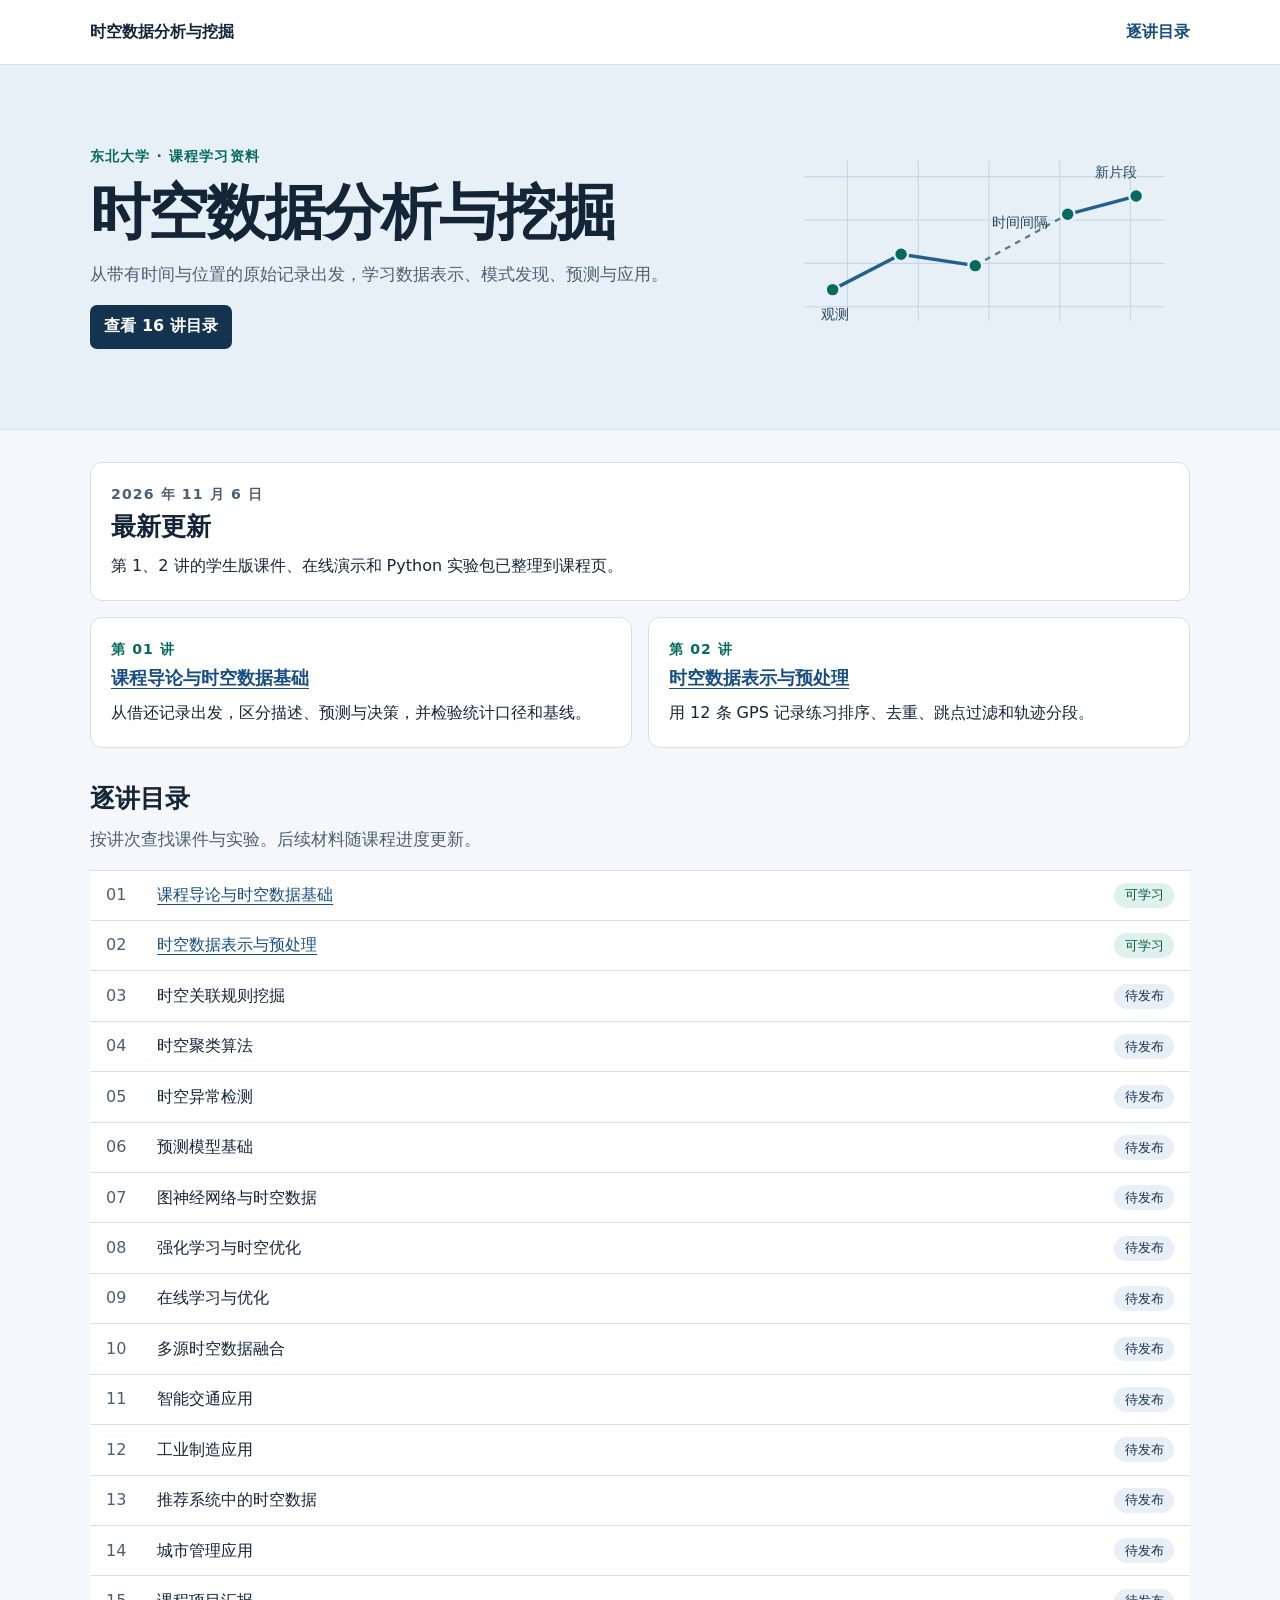
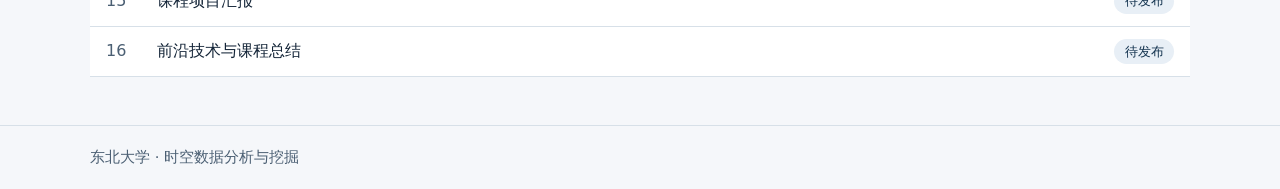
==== index.html @ 74ac9a2d "Publish the spatiotemporal data course website" ====
<!doctype html>
<html lang="zh-CN">
<head>
  <meta charset="utf-8">
  <meta name="viewport" content="width=device-width, initial-scale=1">
  <meta name="description" content="东北大学《时空数据分析与挖掘》课程材料、课堂演示和可复现实验。">
  <title>时空数据分析与挖掘</title>
  <link rel="stylesheet" href="assets/course.css">
</head>
<body>
  <a class="skip" href="#main">跳到正文</a>
  <header><nav class="wrap bar" aria-label="课程导航">
    <a class="brand" href="index.html">时空数据分析与挖掘</a>
    <a href="index.html#syllabus">逐讲目录</a>
  </nav></header>
  <main id="main">
    <div class="hero"><div class="wrap hero-grid">
      <div>
        <p class="eyebrow">东北大学 · 课程学习资料</p>
        <h1>时空数据分析与挖掘</h1>
        <p class="lead">从带有时间与位置的原始记录出发，学习数据表示、模式发现、预测与应用。</p>
        <a class="button" href="#syllabus">查看 16 讲目录</a>
      </div>
      <svg class="trajectory" viewBox="0 0 360 174" role="img" aria-labelledby="traj-title">
        <title id="traj-title">轨迹示意图，依次连接三个观测时刻，断流后另起一段</title>
        <path d="M22 26H338M22 64H338M22 102H338M22 140H338M60 12V153M122 12V153M184 12V153M246 12V153M308 12V153" stroke="#c6d7e5"/>
        <path d="M47 125L107 94L172 104M253 59L313 43" fill="none" stroke="#23618c" stroke-width="3"/>
        <path d="M172 104L253 59" fill="none" stroke="#52798b" stroke-width="2" stroke-dasharray="5 5"/>
        <g fill="#066a61" stroke="#e8f0f7" stroke-width="2">
          <circle cx="47" cy="125" r="6"/><circle cx="107" cy="94" r="6"/><circle cx="172" cy="104" r="6"/>
          <circle cx="253" cy="59" r="6"/><circle cx="313" cy="43" r="6"/>
        </g>
        <g fill="#29465b" font-size="12"><text x="37" y="151">观测</text><text x="187" y="70">时间间隔</text><text x="277" y="26">新片段</text></g>
      </svg>
    </div></div>
    <div class="wrap content">
      <section aria-labelledby="updates">
        <div class="release">
          <p class="eyebrow"><time datetime="2026-11-06">2026 年 11 月 6 日</time></p>
          <h2 id="updates">最新更新</h2>
          <p>第 1、2 讲的学生版课件、在线演示和 Python 实验包已整理到课程页。</p>
        </div>
        <div class="cards">
        <article class="card">
          <p class="eyebrow">第 01 讲</p>
          <h3><a href="lectures/01/index.html">课程导论与时空数据基础</a></h3>
          <p>从借还记录出发，区分描述、预测与决策，并检验统计口径和基线。</p>
        </article>
        <article class="card">
          <p class="eyebrow">第 02 讲</p>
          <h3><a href="lectures/02/index.html">时空数据表示与预处理</a></h3>
          <p>用 12 条 GPS 记录练习排序、去重、跳点过滤和轨迹分段。</p>
        </article>
        </div>
      </section>
      <section id="syllabus" aria-labelledby="directory-title">
        <h2 id="directory-title">逐讲目录</h2>
        <p class="lead">按讲次查找课件与实验。后续材料随课程进度更新。</p>
        <ol class="toc" role="list">
        <li><span class="num">01</span><a href="lectures/01/index.html">课程导论与时空数据基础</a><span class="status ready">可学习</span></li>
        <li><span class="num">02</span><a href="lectures/02/index.html">时空数据表示与预处理</a><span class="status ready">可学习</span></li>
        <li><span class="num">03</span><span>时空关联规则挖掘</span><span class="status">待发布</span></li>
        <li><span class="num">04</span><span>时空聚类算法</span><span class="status">待发布</span></li>
        <li><span class="num">05</span><span>时空异常检测</span><span class="status">待发布</span></li>
        <li><span class="num">06</span><span>预测模型基础</span><span class="status">待发布</span></li>
        <li><span class="num">07</span><span>图神经网络与时空数据</span><span class="status">待发布</span></li>
        <li><span class="num">08</span><span>强化学习与时空优化</span><span class="status">待发布</span></li>
        <li><span class="num">09</span><span>在线学习与优化</span><span class="status">待发布</span></li>
        <li><span class="num">10</span><span>多源时空数据融合</span><span class="status">待发布</span></li>
        <li><span class="num">11</span><span>智能交通应用</span><span class="status">待发布</span></li>
        <li><span class="num">12</span><span>工业制造应用</span><span class="status">待发布</span></li>
        <li><span class="num">13</span><span>推荐系统中的时空数据</span><span class="status">待发布</span></li>
        <li><span class="num">14</span><span>城市管理应用</span><span class="status">待发布</span></li>
        <li><span class="num">15</span><span>课程项目汇报</span><span class="status">待发布</span></li>
        <li><span class="num">16</span><span>前沿技术与课程总结</span><span class="status">待发布</span></li>
        </ol>
      </section>
    </div>
  </main>
  <footer><div class="wrap">东北大学 · 时空数据分析与挖掘</div></footer>
</body>
</html>
---- assets/course.css ----
:root {
  color-scheme: light;
  --paper: #f5f7fa;
  --ink: #142538;
  --muted: #4b5f73;
  --line: #d7e0e8;
  --blue: #164e83;
  --blue-dark: #13334f;
  --teal: #066a61;
  font: 16px/1.65 system-ui, "PingFang SC", "Microsoft YaHei", sans-serif;
}
* { box-sizing: border-box; }
body { margin: 0; background: var(--paper); color: var(--ink); overflow-wrap: anywhere; }
a { color: var(--blue); text-underline-offset: .24em; }
a:hover { color: var(--teal); }
a:focus-visible { outline: 3px solid #027f78; outline-offset: 4px; }
.wrap { max-width: 1100px; width: calc(100% - 48px); margin-inline: auto; }
header { border-bottom: 1px solid var(--line); background: #fff; }
.bar { min-height: 64px; display: flex; align-items: center; justify-content: space-between; gap: 12px 24px; flex-wrap: wrap; padding-block: 12px; }
.bar a { font-weight: 650; text-decoration: none; }
.brand { color: var(--ink); }
.skip { position: absolute; top: -5rem; padding: .5rem 1rem; background: #fff; }
.skip:focus { top: .5rem; z-index: 1; }
.hero { background: #e8f0f7; border-bottom: 1px solid var(--line); padding: clamp(2.4rem, 7vw, 5rem) 0; }
.hero-grid { display: grid; grid-template-columns: 1.6fr 1fr; align-items: center; gap: 2rem; }
.eyebrow { color: var(--teal); font-size: .88rem; font-weight: 700; letter-spacing: .08em; margin: 0 0 .4rem; }
h1, h2, h3 { line-height: 1.25; margin: 0 0 .65rem; }
h1 { font-size: clamp(2rem, 5vw, 3.75rem); letter-spacing: -.03em; }
h2 { font-size: 1.55rem; }
h3 { font-size: 1.12rem; }
p { margin: .4rem 0 1rem; }
.lead { color: var(--muted); max-width: 40rem; font-size: 1.08rem; }
.trajectory { width: 100%; height: auto; display: block; }
.content { padding-block: 2rem 3rem; }
.content > section + section { margin-top: 2.25rem; }
.release, .card { background: #fff; border: 1px solid var(--line); border-radius: 12px; padding: 1.25rem; }
.release p:last-child, .card p:last-child { margin-bottom: 0; }
.cards { display: grid; grid-template-columns: repeat(2, minmax(0, 1fr)); gap: 1rem; margin: 1rem 0; }
.status { display: inline-block; background: #e8eff6; color: var(--blue-dark); border-radius: 1rem; padding: .1rem .65rem; font-size: .82rem; white-space: nowrap; }
.ready { background: #def1eb; color: #07574e; }
.toc { padding: 0; margin: 0; list-style: none; border-block: 1px solid var(--line); background: #fff; }
.toc li { display: grid; grid-template-columns: 2.6rem 1fr auto; align-items: center; gap: .6rem; padding: .72rem 1rem; }
.toc li + li { border-top: 1px solid var(--line); }
.num, time { font-variant-numeric: tabular-nums; color: var(--muted); }
.actions { display: flex; gap: .65rem 1rem; flex-wrap: wrap; align-items: center; }
.button { display: inline-flex; align-items: center; min-height: 44px; padding: .45rem .9rem; border-radius: 7px; background: var(--blue-dark); color: #fff; text-decoration: none; font-weight: 650; }
.button:hover { color: #fff; background: var(--teal); }
.steps { padding-left: 1.35rem; }
.steps li + li { margin-top: .45rem; }
footer { padding: 1.2rem 0; border-top: 1px solid var(--line); color: var(--muted); font-size: .92rem; }
@media (max-width: 700px) {
  .hero-grid { grid-template-columns: 1fr; gap: 1rem; }
  .trajectory { max-width: 340px; }
  .cards { grid-template-columns: 1fr; }
}
@media (max-width: 380px) {
  .wrap { width: calc(100% - 28px); }
  .toc li { grid-template-columns: 1.8rem 1fr auto; padding-inline: .55rem; gap: .4rem; }
}
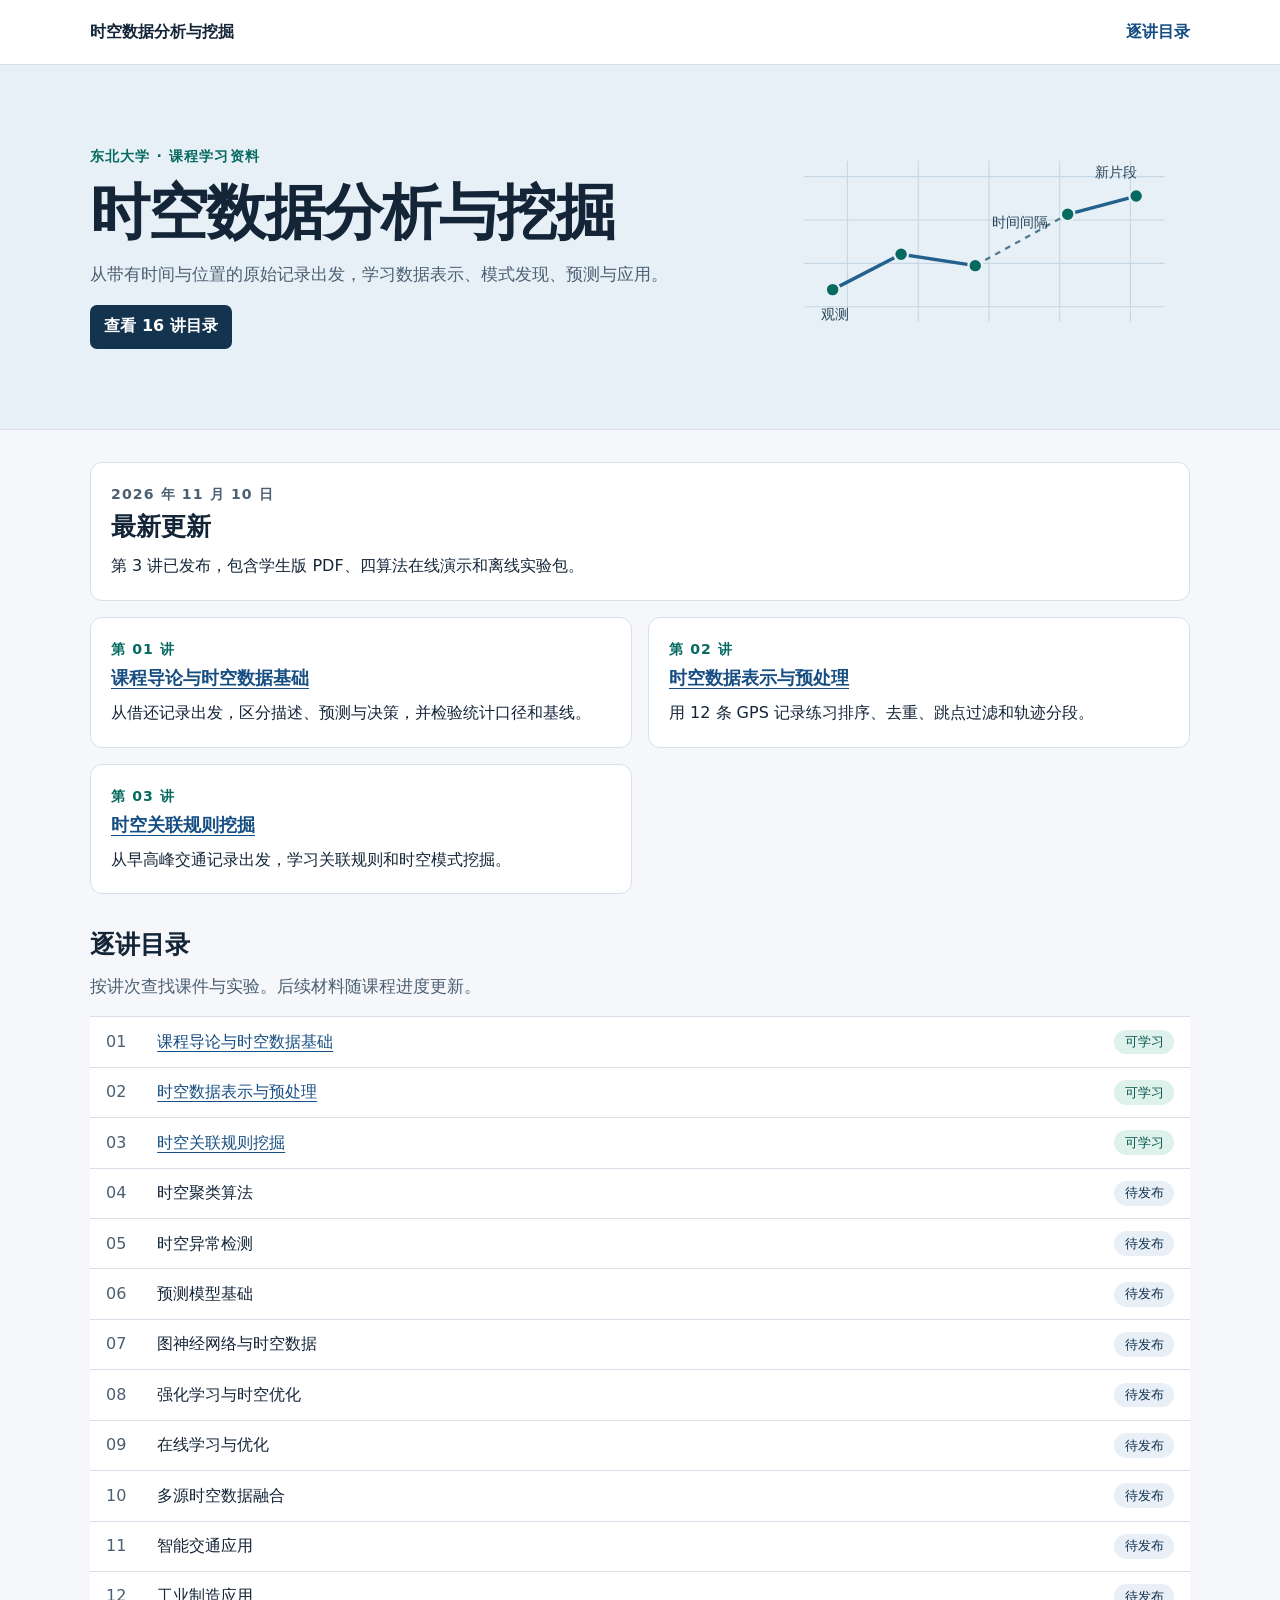
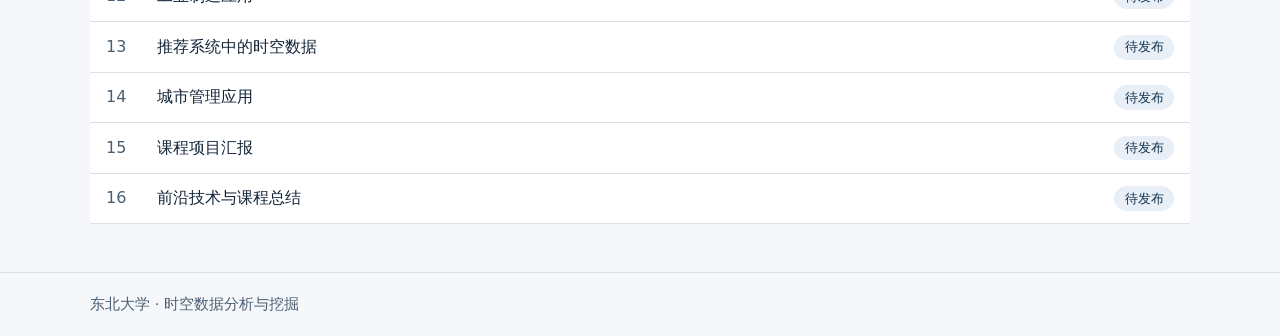
==== commit 717dcc1c: "Publish lecture 3 student materials as PDF" ====
--- a/index.html
+++ b/index.html
@@ -36,9 +36,9 @@
     <div class="wrap content">
       <section aria-labelledby="updates">
         <div class="release">
-          <p class="eyebrow"><time datetime="2026-11-06">2026 年 11 月 6 日</time></p>
+          <p class="eyebrow"><time datetime="2026-11-10">2026 年 11 月 10 日</time></p>
           <h2 id="updates">最新更新</h2>
-          <p>第 1、2 讲的学生版课件、在线演示和 Python 实验包已整理到课程页。</p>
+          <p>第 3 讲已发布，包含学生版 PDF、四算法在线演示和离线实验包。</p>
         </div>
         <div class="cards">
         <article class="card">
@@ -51,6 +51,11 @@
           <h3><a href="lectures/02/index.html">时空数据表示与预处理</a></h3>
           <p>用 12 条 GPS 记录练习排序、去重、跳点过滤和轨迹分段。</p>
         </article>
+        <article class="card">
+          <p class="eyebrow">第 03 讲</p>
+          <h3><a href="lectures/03/index.html">时空关联规则挖掘</a></h3>
+          <p>从早高峰交通记录出发，学习关联规则和时空模式挖掘。</p>
+        </article>
         </div>
       </section>
       <section id="syllabus" aria-labelledby="directory-title">
@@ -59,7 +64,7 @@
         <ol class="toc" role="list">
         <li><span class="num">01</span><a href="lectures/01/index.html">课程导论与时空数据基础</a><span class="status ready">可学习</span></li>
         <li><span class="num">02</span><a href="lectures/02/index.html">时空数据表示与预处理</a><span class="status ready">可学习</span></li>
-        <li><span class="num">03</span><span>时空关联规则挖掘</span><span class="status">待发布</span></li>
+        <li><span class="num">03</span><a href="lectures/03/index.html">时空关联规则挖掘</a><span class="status ready">可学习</span></li>
         <li><span class="num">04</span><span>时空聚类算法</span><span class="status">待发布</span></li>
         <li><span class="num">05</span><span>时空异常检测</span><span class="status">待发布</span></li>
         <li><span class="num">06</span><span>预测模型基础</span><span class="status">待发布</span></li>
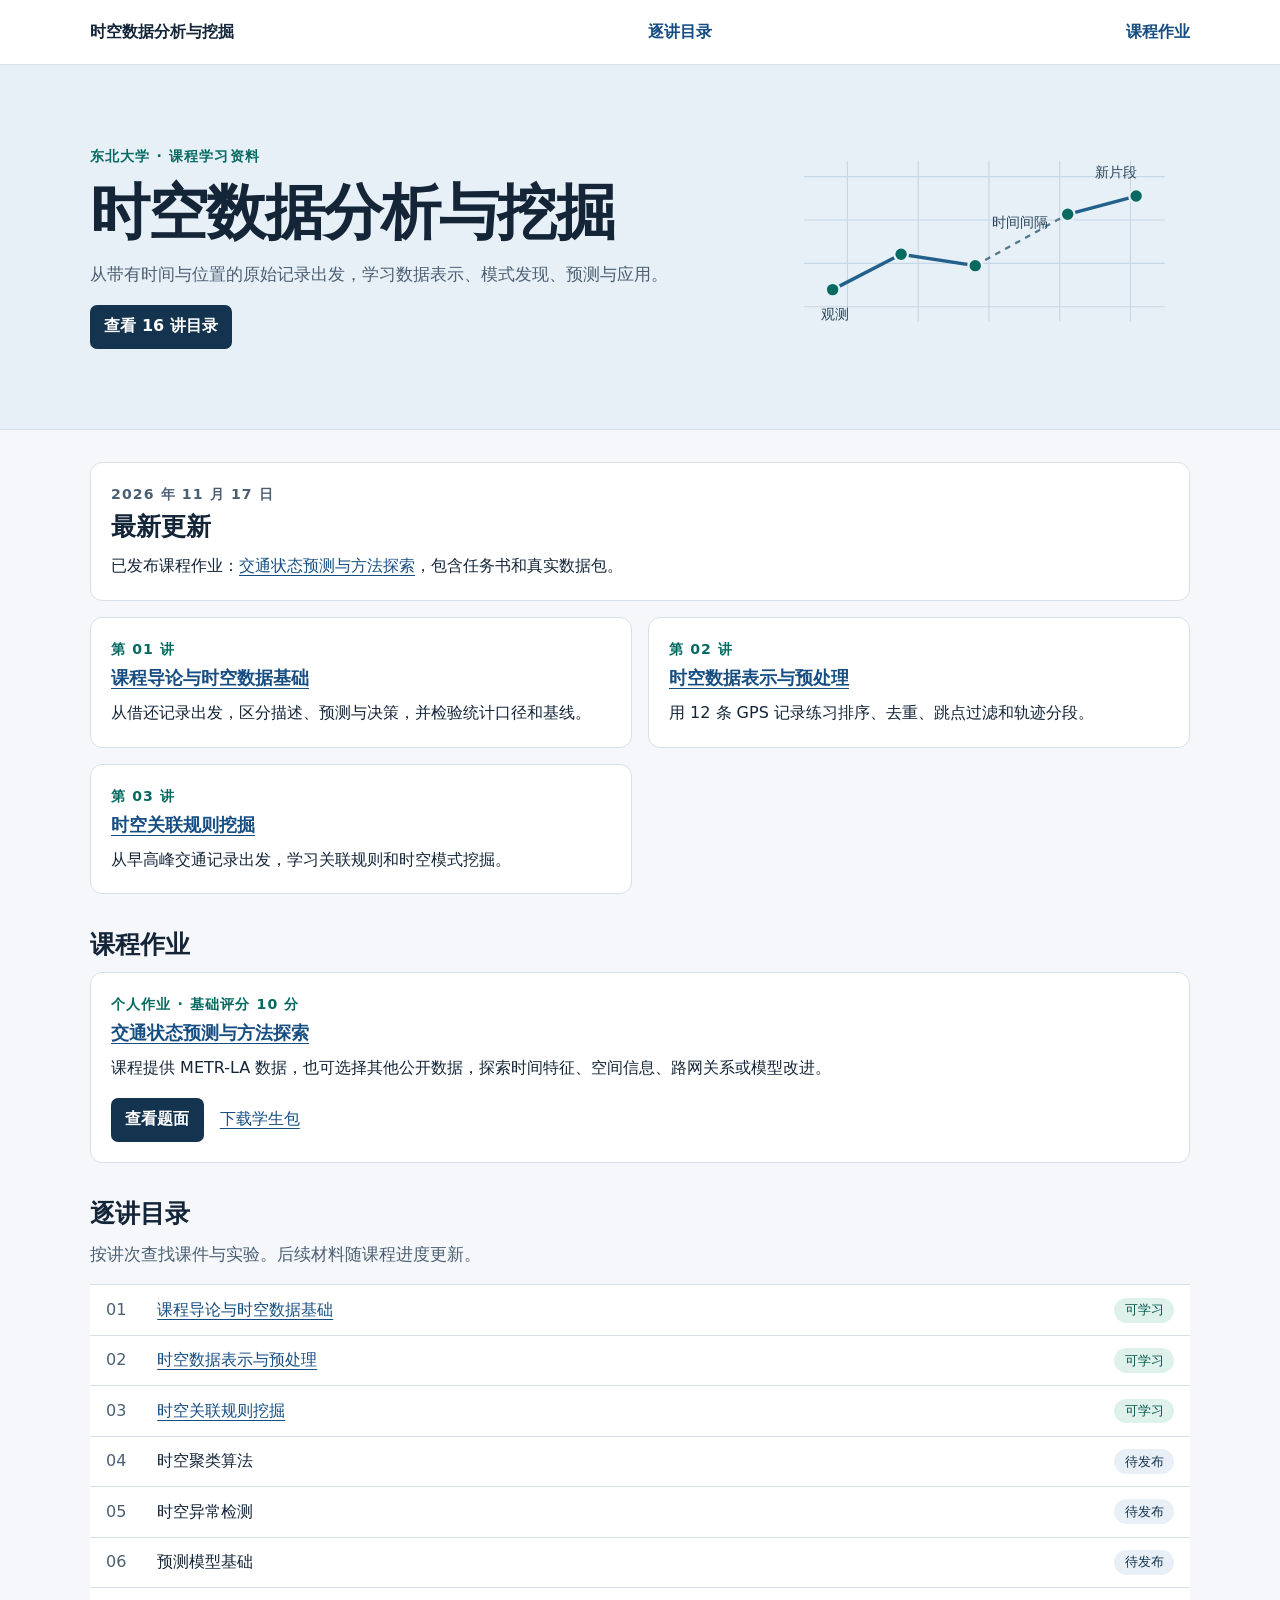
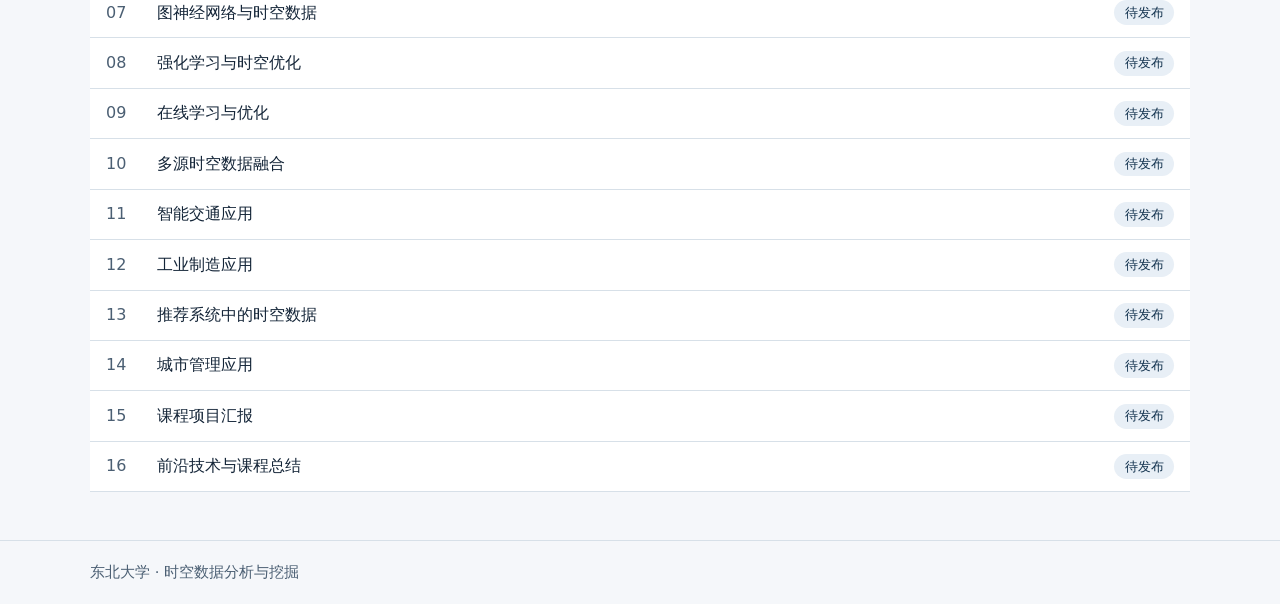
==== commit d15a12ce: "Publish traffic forecasting assignment and raw student data" ====
--- a/index.html
+++ b/index.html
@@ -12,6 +12,7 @@
   <header><nav class="wrap bar" aria-label="课程导航">
     <a class="brand" href="index.html">时空数据分析与挖掘</a>
     <a href="index.html#syllabus">逐讲目录</a>
+    <a href="#assignments">课程作业</a>
   </nav></header>
   <main id="main">
     <div class="hero"><div class="wrap hero-grid">
@@ -36,9 +37,9 @@
     <div class="wrap content">
       <section aria-labelledby="updates">
         <div class="release">
-          <p class="eyebrow"><time datetime="2026-11-10">2026 年 11 月 10 日</time></p>
+          <p class="eyebrow"><time datetime="2026-11-17">2026 年 11 月 17 日</time></p>
           <h2 id="updates">最新更新</h2>
-          <p>第 3 讲已发布，包含学生版 PDF、四算法在线演示和离线实验包。</p>
+          <p>已发布课程作业：<a href="assignments/traffic-prediction/index.html">交通状态预测与方法探索</a>，包含任务书和真实数据包。</p>
         </div>
         <div class="cards">
         <article class="card">
@@ -57,6 +58,10 @@
           <p>从早高峰交通记录出发，学习关联规则和时空模式挖掘。</p>
         </article>
         </div>
+      </section>
+      <section id="assignments" aria-labelledby="assignments-title">
+        <h2 id="assignments-title">课程作业</h2>
+        <article class="card"><p class="eyebrow">个人作业 · 基础评分 10 分</p><h3><a href="assignments/traffic-prediction/index.html">交通状态预测与方法探索</a></h3><p>课程提供 METR-LA 数据，也可选择其他公开数据，探索时间特征、空间信息、路网关系或模型改进。</p><div class="actions"><a class="button" href="assignments/traffic-prediction/index.html">查看题面</a><a href="assignments/traffic-prediction/student-package.zip" download="交通预测作业_学生包.zip">下载学生包</a></div></article>
       </section>
       <section id="syllabus" aria-labelledby="directory-title">
         <h2 id="directory-title">逐讲目录</h2>
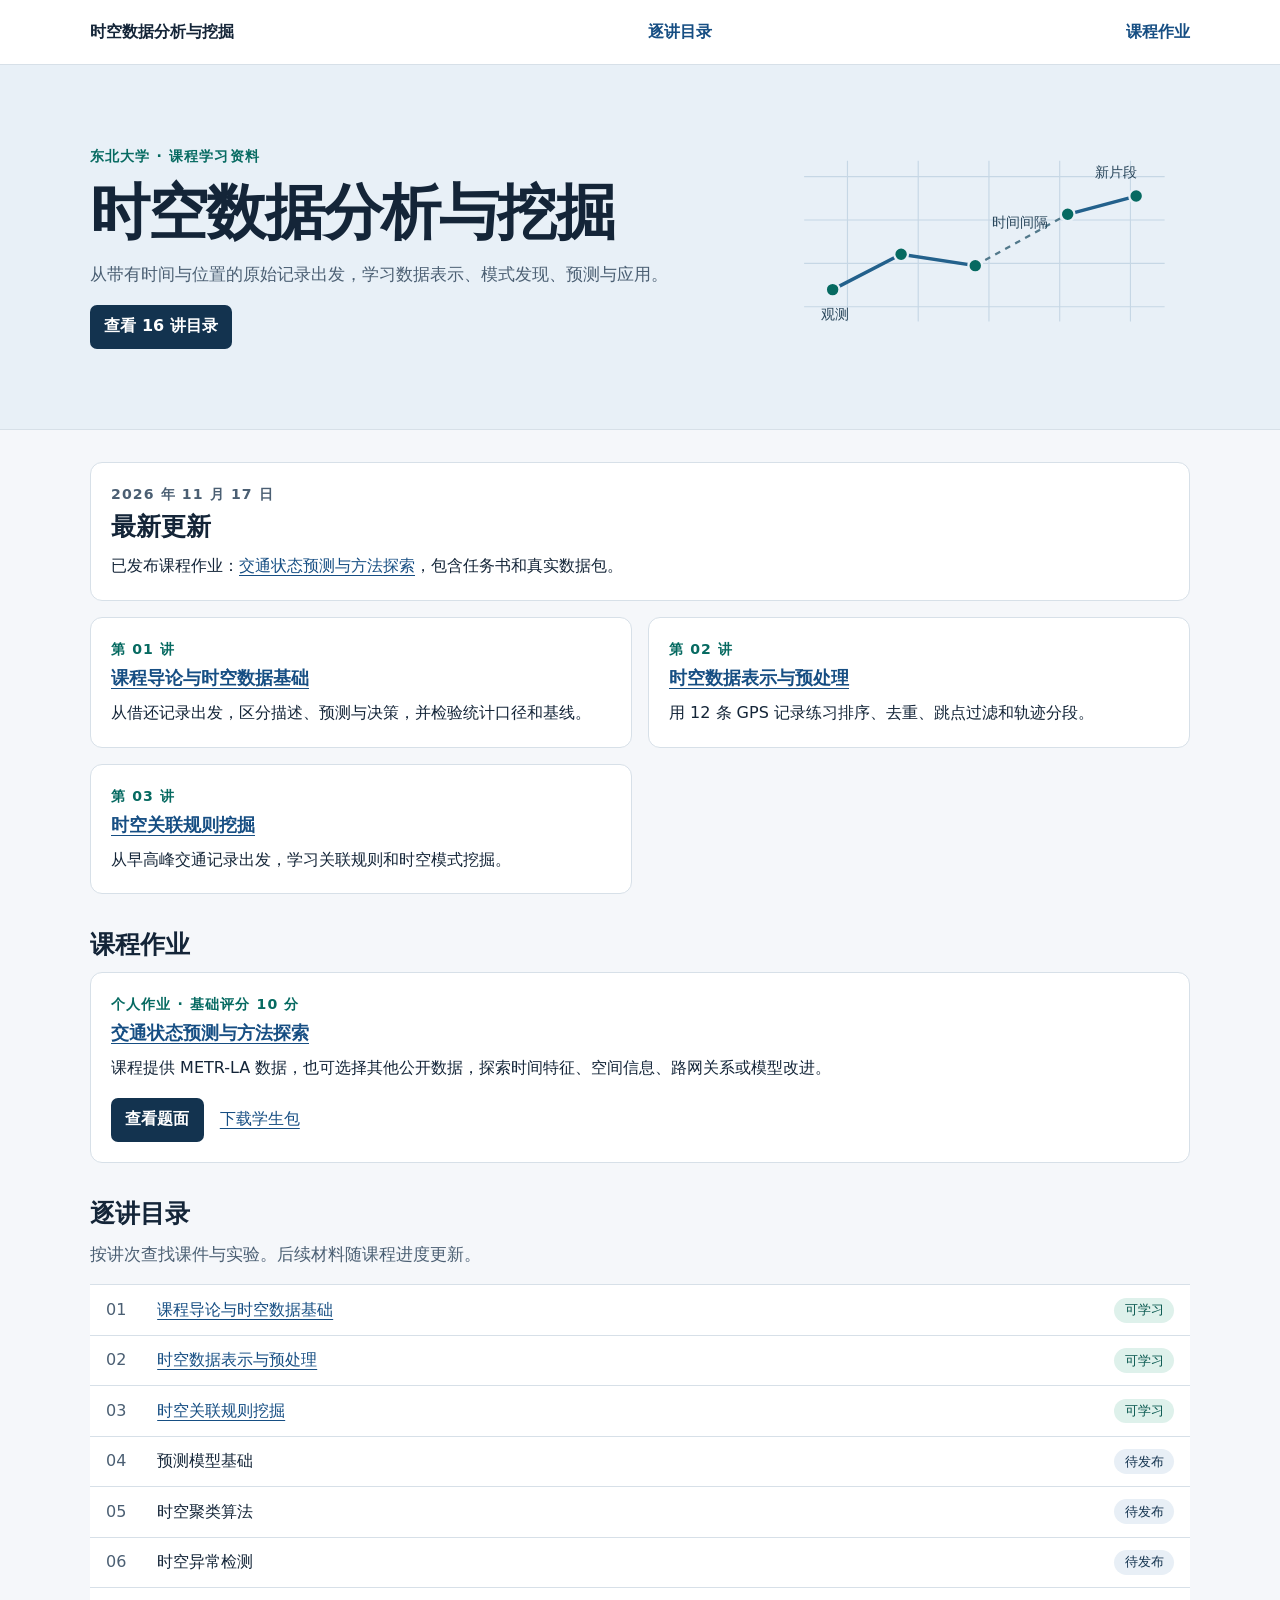
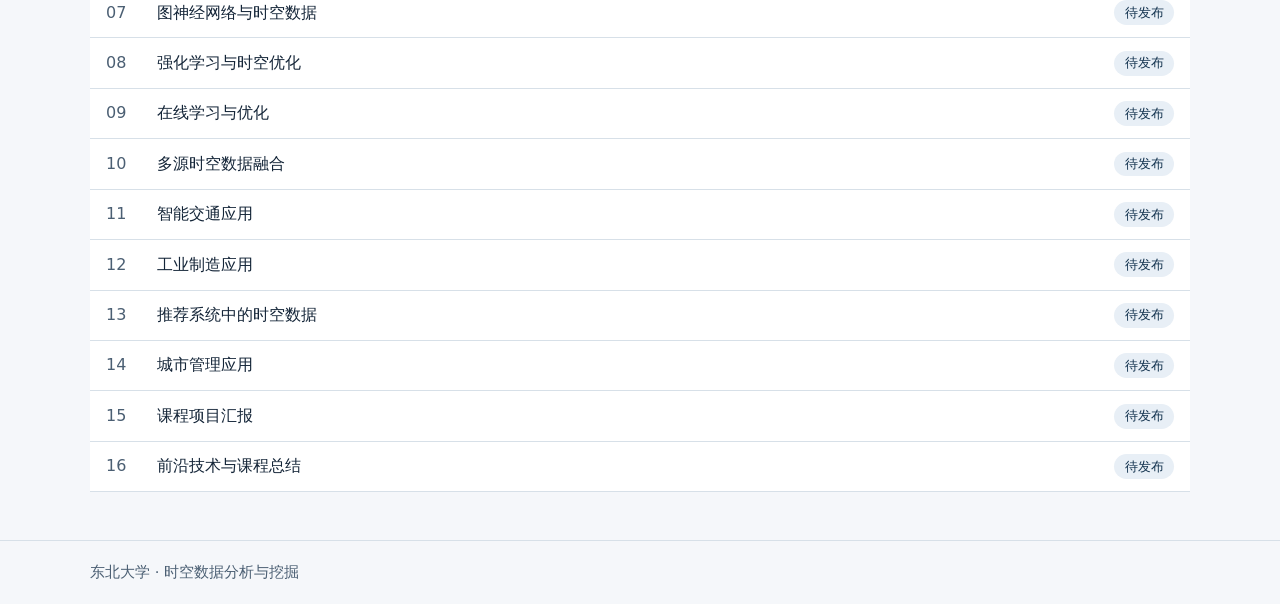
==== commit 1419547b: "Move forecasting foundations to lecture 4" ====
--- a/index.html
+++ b/index.html
@@ -70,9 +70,9 @@
         <li><span class="num">01</span><a href="lectures/01/index.html">课程导论与时空数据基础</a><span class="status ready">可学习</span></li>
         <li><span class="num">02</span><a href="lectures/02/index.html">时空数据表示与预处理</a><span class="status ready">可学习</span></li>
         <li><span class="num">03</span><a href="lectures/03/index.html">时空关联规则挖掘</a><span class="status ready">可学习</span></li>
-        <li><span class="num">04</span><span>时空聚类算法</span><span class="status">待发布</span></li>
-        <li><span class="num">05</span><span>时空异常检测</span><span class="status">待发布</span></li>
-        <li><span class="num">06</span><span>预测模型基础</span><span class="status">待发布</span></li>
+        <li><span class="num">04</span><span>预测模型基础</span><span class="status">待发布</span></li>
+        <li><span class="num">05</span><span>时空聚类算法</span><span class="status">待发布</span></li>
+        <li><span class="num">06</span><span>时空异常检测</span><span class="status">待发布</span></li>
         <li><span class="num">07</span><span>图神经网络与时空数据</span><span class="status">待发布</span></li>
         <li><span class="num">08</span><span>强化学习与时空优化</span><span class="status">待发布</span></li>
         <li><span class="num">09</span><span>在线学习与优化</span><span class="status">待发布</span></li>
